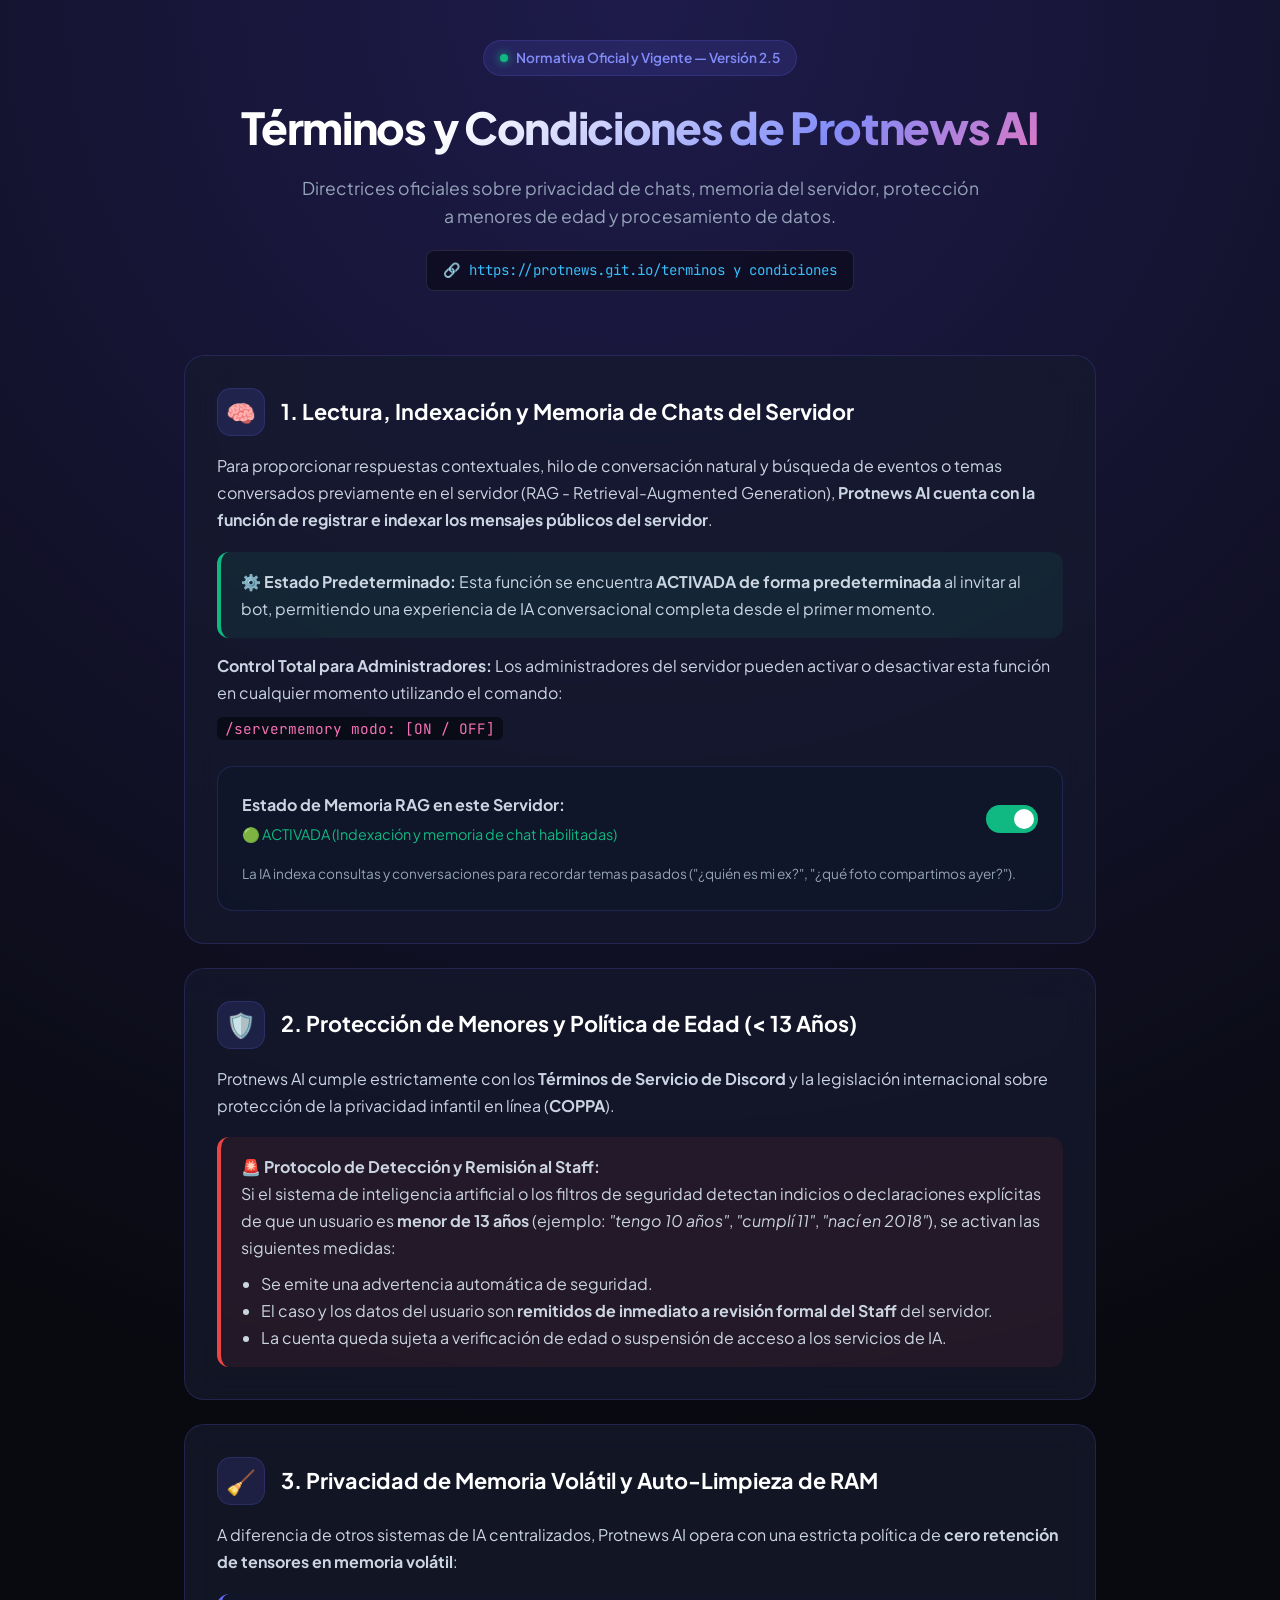
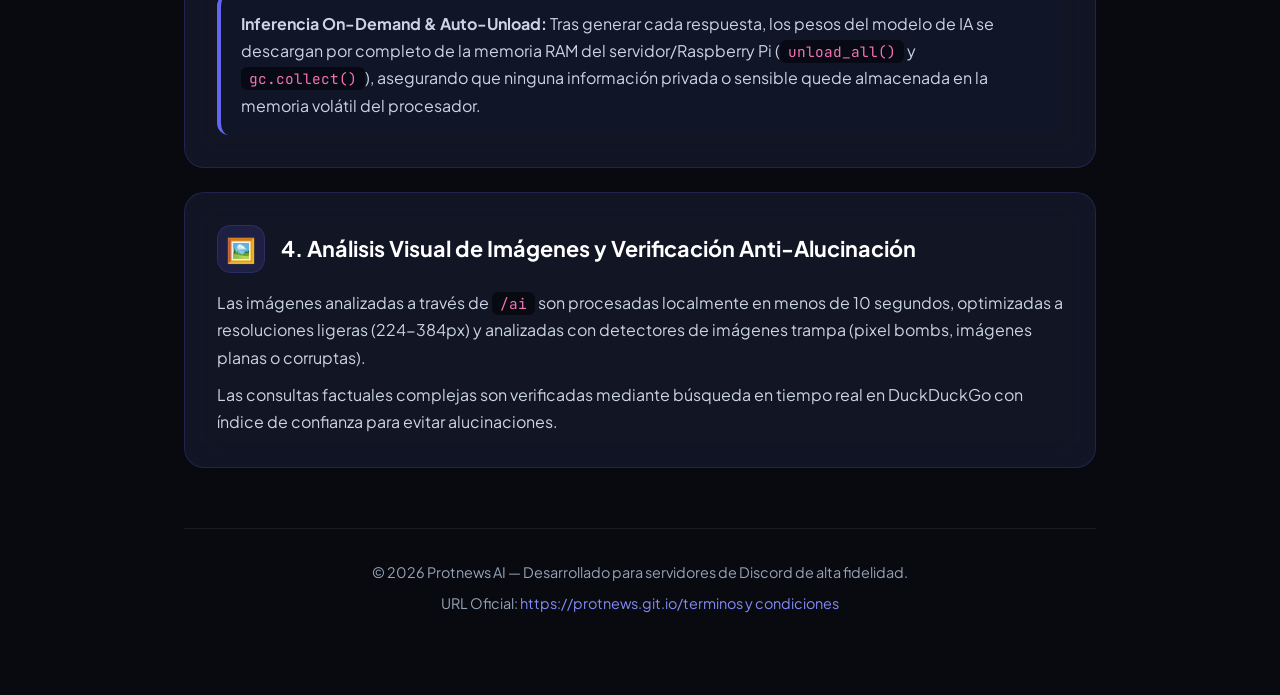
==== terminos.html @ dd557919 "docs: agregar pagina oficial de terminos y condiciones de Protnews AI" ====
<!DOCTYPE html>
<html lang="es">
<head>
  <meta charset="UTF-8">
  <meta name="viewport" content="width=device-width, initial-scale=1.0">
  <title>Términos y Condiciones — Protnews AI</title>
  <meta name="description" content="Términos y Condiciones de Uso, Privacidad, Memoria del Servidor y Protección a Menores de Protnews AI.">
  <link rel="preconnect" href="https://fonts.googleapis.com">
  <link rel="preconnect" href="https://fonts.gstatic.com" crossorigin>
  <link href="https://fonts.googleapis.com/css2?family=Plus+Jakarta+Sans:wght@400;500;600;700;800&family=JetBrains+Mono:wght@400;600&display=swap" rel="stylesheet">
  <style>
    :root {
      --bg-dark: #090a10;
      --bg-card: rgba(22, 27, 46, 0.7);
      --bg-card-hover: rgba(30, 37, 64, 0.85);
      --border-color: rgba(99, 102, 241, 0.2);
      --border-glow: rgba(99, 102, 241, 0.45);
      --primary: #6366f1;
      --primary-glow: #818cf8;
      --accent: #ec4899;
      --accent-glow: #f472b6;
      --text-main: #f8fafc;
      --text-muted: #94a3b8;
      --success: #10b981;
      --warning: #f59e0b;
      --danger: #ef4444;
    }

    * {
      box-sizing: border-box;
      margin: 0;
      padding: 0;
    }

    body {
      font-family: 'Plus Jakarta Sans', sans-serif;
      background: radial-gradient(circle at 50% 0%, #1e1b4b 0%, var(--bg-dark) 60%);
      color: var(--text-main);
      min-height: 100vh;
      line-height: 1.6;
      padding-bottom: 80px;
    }

    .container {
      max-width: 960px;
      margin: 0 auto;
      padding: 0 24px;
    }

    /* Navbar / Header */
    header {
      padding: 40px 0 24px;
      text-align: center;
      position: relative;
    }

    .badge {
      display: inline-flex;
      align-items: center;
      gap: 8px;
      background: rgba(99, 102, 241, 0.15);
      border: 1px solid var(--border-color);
      padding: 6px 16px;
      border-radius: 9999px;
      font-size: 0.85rem;
      font-weight: 600;
      color: var(--primary-glow);
      margin-bottom: 16px;
      backdrop-filter: blur(8px);
    }

    .badge-dot {
      width: 8px;
      height: 8px;
      background: var(--success);
      border-radius: 50%;
      box-shadow: 0 0 10px var(--success);
    }

    h1 {
      font-size: 2.75rem;
      font-weight: 800;
      letter-spacing: -0.03em;
      background: linear-gradient(135deg, #ffffff 30%, var(--primary-glow) 70%, var(--accent-glow) 100%);
      -webkit-background-clip: text;
      -webkit-text-fill-color: transparent;
      margin-bottom: 12px;
    }

    .subtitle {
      color: var(--text-muted);
      font-size: 1.1rem;
      max-width: 680px;
      margin: 0 auto 20px;
    }

    .official-url {
      font-family: 'JetBrains Mono', monospace;
      font-size: 0.88rem;
      background: rgba(0, 0, 0, 0.4);
      border: 1px solid rgba(255, 255, 255, 0.1);
      padding: 8px 16px;
      border-radius: 8px;
      color: #38bdf8;
      display: inline-block;
    }

    /* Policy Grid & Cards */
    .grid {
      display: flex;
      flex-direction: column;
      gap: 24px;
      margin-top: 40px;
    }

    .card {
      background: var(--bg-card);
      border: 1px solid var(--border-color);
      border-radius: 20px;
      padding: 32px;
      backdrop-filter: blur(16px);
      transition: all 0.25s ease;
      position: relative;
      overflow: hidden;
    }

    .card:hover {
      border-color: var(--border-glow);
      background: var(--bg-card-hover);
      box-shadow: 0 12px 30px -10px rgba(99, 102, 241, 0.2);
    }

    .card-header {
      display: flex;
      align-items: center;
      gap: 16px;
      margin-bottom: 16px;
    }

    .card-icon {
      width: 48px;
      height: 48px;
      border-radius: 14px;
      display: flex;
      align-items: center;
      justify-content: center;
      font-size: 1.5rem;
      background: rgba(99, 102, 241, 0.15);
      border: 1px solid var(--border-color);
    }

    .card-title {
      font-size: 1.35rem;
      font-weight: 700;
      color: #ffffff;
    }

    .card-content {
      color: #cbd5e1;
      font-size: 1rem;
      line-height: 1.7;
    }

    .highlight-box {
      margin-top: 18px;
      padding: 16px 20px;
      border-radius: 12px;
      background: rgba(15, 23, 42, 0.6);
      border-left: 4px solid var(--primary);
    }

    .highlight-box.warning {
      border-left-color: var(--warning);
      background: rgba(245, 158, 11, 0.08);
    }

    .highlight-box.danger {
      border-left-color: var(--danger);
      background: rgba(239, 68, 68, 0.08);
    }

    .highlight-box.success {
      border-left-color: var(--success);
      background: rgba(16, 185, 129, 0.08);
    }

    code {
      font-family: 'JetBrains Mono', monospace;
      background: rgba(0, 0, 0, 0.5);
      color: #f472b6;
      padding: 2px 8px;
      border-radius: 6px;
      font-size: 0.9em;
    }

    /* Interactive Simulator */
    .simulator {
      background: rgba(15, 23, 42, 0.8);
      border: 1px solid var(--border-color);
      border-radius: 16px;
      padding: 24px;
      margin-top: 24px;
    }

    .sim-header {
      display: flex;
      justify-content: space-between;
      align-items: center;
      margin-bottom: 16px;
    }

    .toggle-switch {
      position: relative;
      display: inline-block;
      width: 52px;
      height: 28px;
    }

    .toggle-switch input {
      opacity: 0;
      width: 0;
      height: 0;
    }

    .slider {
      position: absolute;
      cursor: pointer;
      top: 0;
      left: 0;
      right: 0;
      bottom: 0;
      background-color: #334155;
      transition: .3s;
      border-radius: 34px;
    }

    .slider:before {
      position: absolute;
      content: "";
      height: 20px;
      width: 20px;
      left: 4px;
      bottom: 4px;
      background-color: white;
      transition: .3s;
      border-radius: 50%;
    }

    input:checked + .slider {
      background-color: var(--success);
    }

    input:checked + .slider:before {
      transform: translateX(24px);
    }

    /* Footer */
    footer {
      text-align: center;
      margin-top: 60px;
      color: var(--text-muted);
      font-size: 0.9rem;
      border-top: 1px solid rgba(255, 255, 255, 0.08);
      padding-top: 32px;
    }

    footer a {
      color: var(--primary-glow);
      text-decoration: none;
    }

    footer a:hover {
      text-decoration: underline;
    }
  </style>
</head>
<body>

  <div class="container">
    <header>
      <div class="badge">
        <span class="badge-dot"></span>
        Normativa Oficial y Vigente — Versión 2.5
      </div>
      <h1>Términos y Condiciones de Protnews AI</h1>
      <p class="subtitle">
        Directrices oficiales sobre privacidad de chats, memoria del servidor, protección a menores de edad y procesamiento de datos.
      </p>
      <div class="official-url">
        🔗 https://protnews.git.io/terminos y condiciones
      </div>
    </header>

    <div class="grid">

      <!-- Cláusula 1: Memoria e Indexación de Chats (RAG) -->
      <article class="card">
        <div class="card-header">
          <div class="card-icon">🧠</div>
          <h2 class="card-title">1. Lectura, Indexación y Memoria de Chats del Servidor</h2>
        </div>
        <div class="card-content">
          <p>
            Para proporcionar respuestas contextuales, hilo de conversación natural y búsqueda de eventos o temas conversados previamente en el servidor (RAG - Retrieval-Augmented Generation), <strong>Protnews AI cuenta con la función de registrar e indexar los mensajes públicos del servidor</strong>.
          </p>
          
          <div class="highlight-box success">
            <strong>⚙️ Estado Predeterminado:</strong> Esta función se encuentra <strong>ACTIVADA de forma predeterminada</strong> al invitar al bot, permitiendo una experiencia de IA conversacional completa desde el primer momento.
          </div>

          <p style="margin-top: 14px;">
            <strong>Control Total para Administradores:</strong> Los administradores del servidor pueden activar o desactivar esta función en cualquier momento utilizando el comando:
          </p>
          <p style="margin-top: 8px;">
            <code>/servermemory modo: [ON / OFF]</code>
          </p>

          <!-- Simulador interactivo -->
          <div class="simulator">
            <div class="sim-header">
              <div>
                <strong>Estado de Memoria RAG en este Servidor:</strong>
                <div id="sim-status" style="color: var(--success); font-size: 0.9rem; margin-top: 4px;">
                  🟢 ACTIVADA (Indexación y memoria de chat habilitadas)
                </div>
              </div>
              <label class="toggle-switch">
                <input type="checkbox" id="sim-toggle" checked onchange="toggleSimMemory(this)">
                <span class="slider"></span>
              </label>
            </div>
            <p style="font-size: 0.85rem; color: var(--text-muted);" id="sim-desc">
              La IA indexa consultas y conversaciones para recordar temas pasados ("¿quién es mi ex?", "¿qué foto compartimos ayer?").
            </p>
          </div>
        </div>
      </article>

      <!-- Cláusula 2: Protección a Menores de 13 Años -->
      <article class="card">
        <div class="card-header">
          <div class="card-icon">🛡️</div>
          <h2 class="card-title">2. Protección de Menores y Política de Edad (< 13 Años)</h2>
        </div>
        <div class="card-content">
          <p>
            Protnews AI cumple estrictamente con los <strong>Términos de Servicio de Discord</strong> y la legislación internacional sobre protección de la privacidad infantil en línea (<strong>COPPA</strong>).
          </p>

          <div class="highlight-box danger">
            <strong>🚨 Protocolo de Detección y Remisión al Staff:</strong><br>
            Si el sistema de inteligencia artificial o los filtros de seguridad detectan indicios o declaraciones explícitas de que un usuario es <strong>menor de 13 años</strong> (ejemplo: <em>"tengo 10 años"</em>, <em>"cumplí 11"</em>, <em>"nací en 2018"</em>), se activan las siguientes medidas:
            <ul style="margin-left: 20px; margin-top: 8px;">
              <li>Se emite una advertencia automática de seguridad.</li>
              <li>El caso y los datos del usuario son <strong>remitidos de inmediato a revisión formal del Staff</strong> del servidor.</li>
              <li>La cuenta queda sujeta a verificación de edad o suspensión de acceso a los servicios de IA.</li>
            </ul>
          </div>
        </div>
      </article>

      <!-- Cláusula 3: Privacidad Volátil y Auto-Limpieza de RAM -->
      <article class="card">
        <div class="card-header">
          <div class="card-icon">🧹</div>
          <h2 class="card-title">3. Privacidad de Memoria Volátil y Auto-Limpieza de RAM</h2>
        </div>
        <div class="card-content">
          <p>
            A diferencia de otros sistemas de IA centralizados, Protnews AI opera con una estricta política de <strong>cero retención de tensores en memoria volátil</strong>:
          </p>
          <div class="highlight-box">
            <strong>Inferencia On-Demand & Auto-Unload:</strong> Tras generar cada respuesta, los pesos del modelo de IA se descargan por completo de la memoria RAM del servidor/Raspberry Pi (<code>unload_all()</code> y <code>gc.collect()</code>), asegurando que ninguna información privada o sensible quede almacenada en la memoria volátil del procesador.
          </div>
        </div>
      </article>

      <!-- Cláusula 4: Análisis de Imágenes y Verificación Web -->
      <article class="card">
        <div class="card-header">
          <div class="card-icon">🖼️</div>
          <h2 class="card-title">4. Análisis Visual de Imágenes y Verificación Anti-Alucinación</h2>
        </div>
        <div class="card-content">
          <p>
            Las imágenes analizadas a través de <code>/ai</code> son procesadas localmente en menos de 10 segundos, optimizadas a resoluciones ligeras (224-384px) y analizadas con detectores de imágenes trampa (pixel bombs, imágenes planas o corruptas).
          </p>
          <p style="margin-top: 10px;">
            Las consultas factuales complejas son verificadas mediante búsqueda en tiempo real en DuckDuckGo con índice de confianza para evitar alucinaciones.
          </p>
        </div>
      </article>

    </div>

    <footer>
      <p>© 2026 Protnews AI — Desarrollado para servidores de Discord de alta fidelidad.</p>
      <p style="margin-top: 8px;">
        URL Oficial: <a href="https://protnews.git.io/terminos">https://protnews.git.io/terminos y condiciones</a>
      </p>
    </footer>
  </div>

  <script>
    function toggleSimMemory(checkbox) {
      const statusEl = document.getElementById("sim-status");
      const descEl = document.getElementById("sim-desc");
      if (checkbox.checked) {
        statusEl.innerHTML = "🟢 ACTIVADA (Indexación y memoria de chat habilitadas)";
        statusEl.style.color = "var(--success)";
        descEl.innerText = "La IA indexa consultas y conversaciones para recordar temas pasados ('¿quién es mi ex?', '¿qué foto compartimos ayer?').";
      } else {
        statusEl.innerHTML = "🔴 DESACTIVADA (Modo de privacidad estricta activado)";
        statusEl.style.color = "var(--warning)";
        descEl.innerText = "La IA solo responderá preguntas directas sin almacenar ni buscar contexto de mensajes históricos del servidor.";
      }
    }
  </script>
</body>
</html>
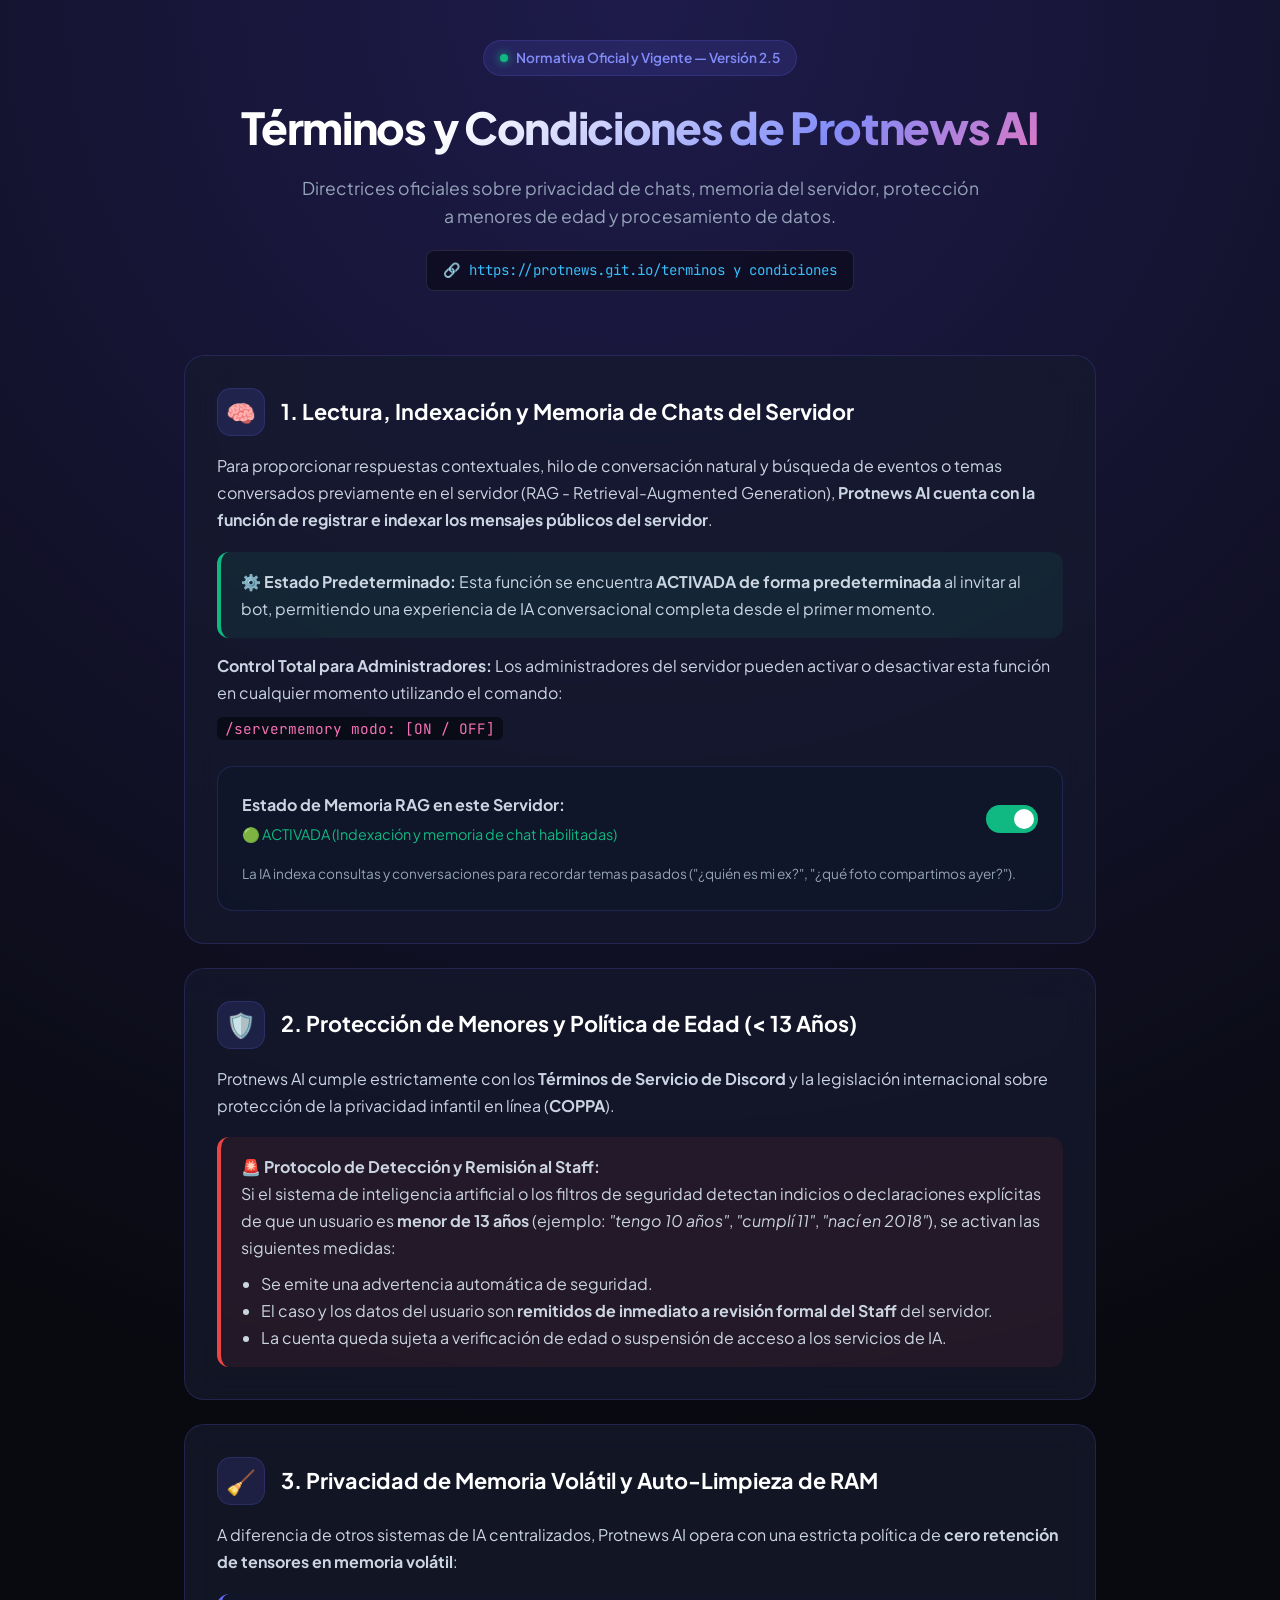
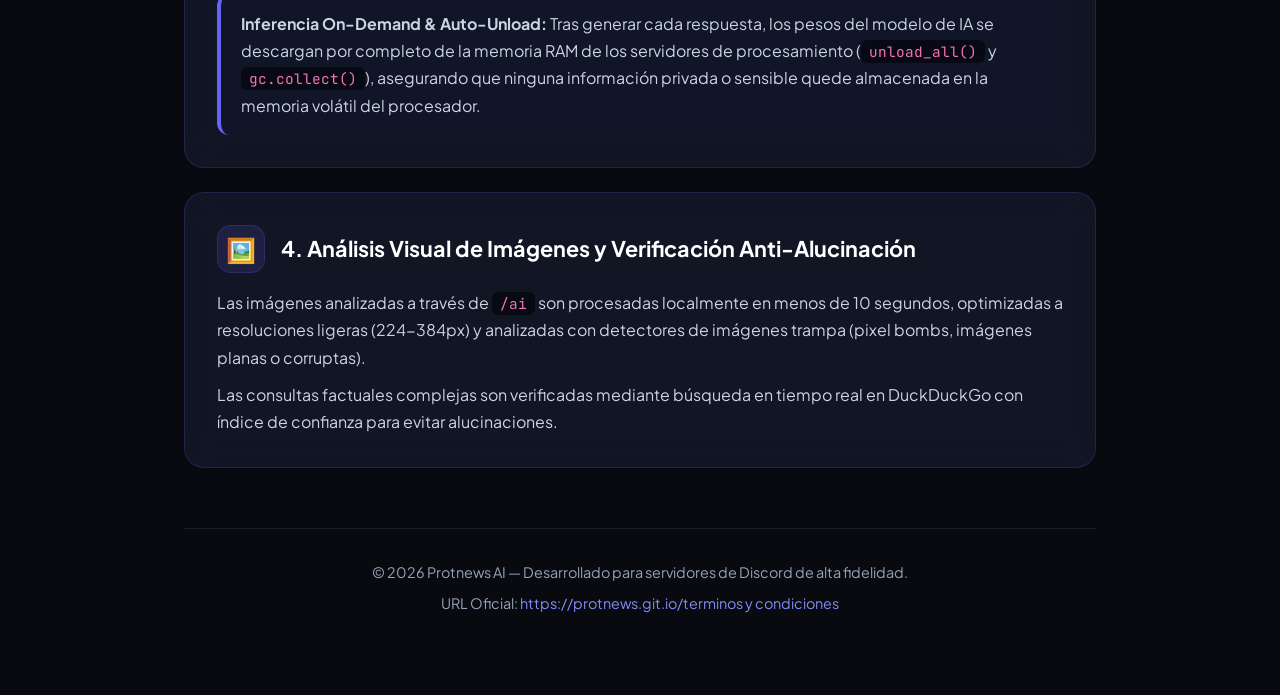
==== commit 78ce0d12: "docs: sanitizar terminos eliminando referencias a dispositivos de hardware" ====
--- a/terminos.html
+++ b/terminos.html
@@ -370,7 +370,7 @@
             A diferencia de otros sistemas de IA centralizados, Protnews AI opera con una estricta política de <strong>cero retención de tensores en memoria volátil</strong>:
           </p>
           <div class="highlight-box">
-            <strong>Inferencia On-Demand & Auto-Unload:</strong> Tras generar cada respuesta, los pesos del modelo de IA se descargan por completo de la memoria RAM del servidor/Raspberry Pi (<code>unload_all()</code> y <code>gc.collect()</code>), asegurando que ninguna información privada o sensible quede almacenada en la memoria volátil del procesador.
+            <strong>Inferencia On-Demand & Auto-Unload:</strong> Tras generar cada respuesta, los pesos del modelo de IA se descargan por completo de la memoria RAM de los servidores de procesamiento (<code>unload_all()</code> y <code>gc.collect()</code>), asegurando que ninguna información privada o sensible quede almacenada en la memoria volátil del procesador.
           </div>
         </div>
       </article>
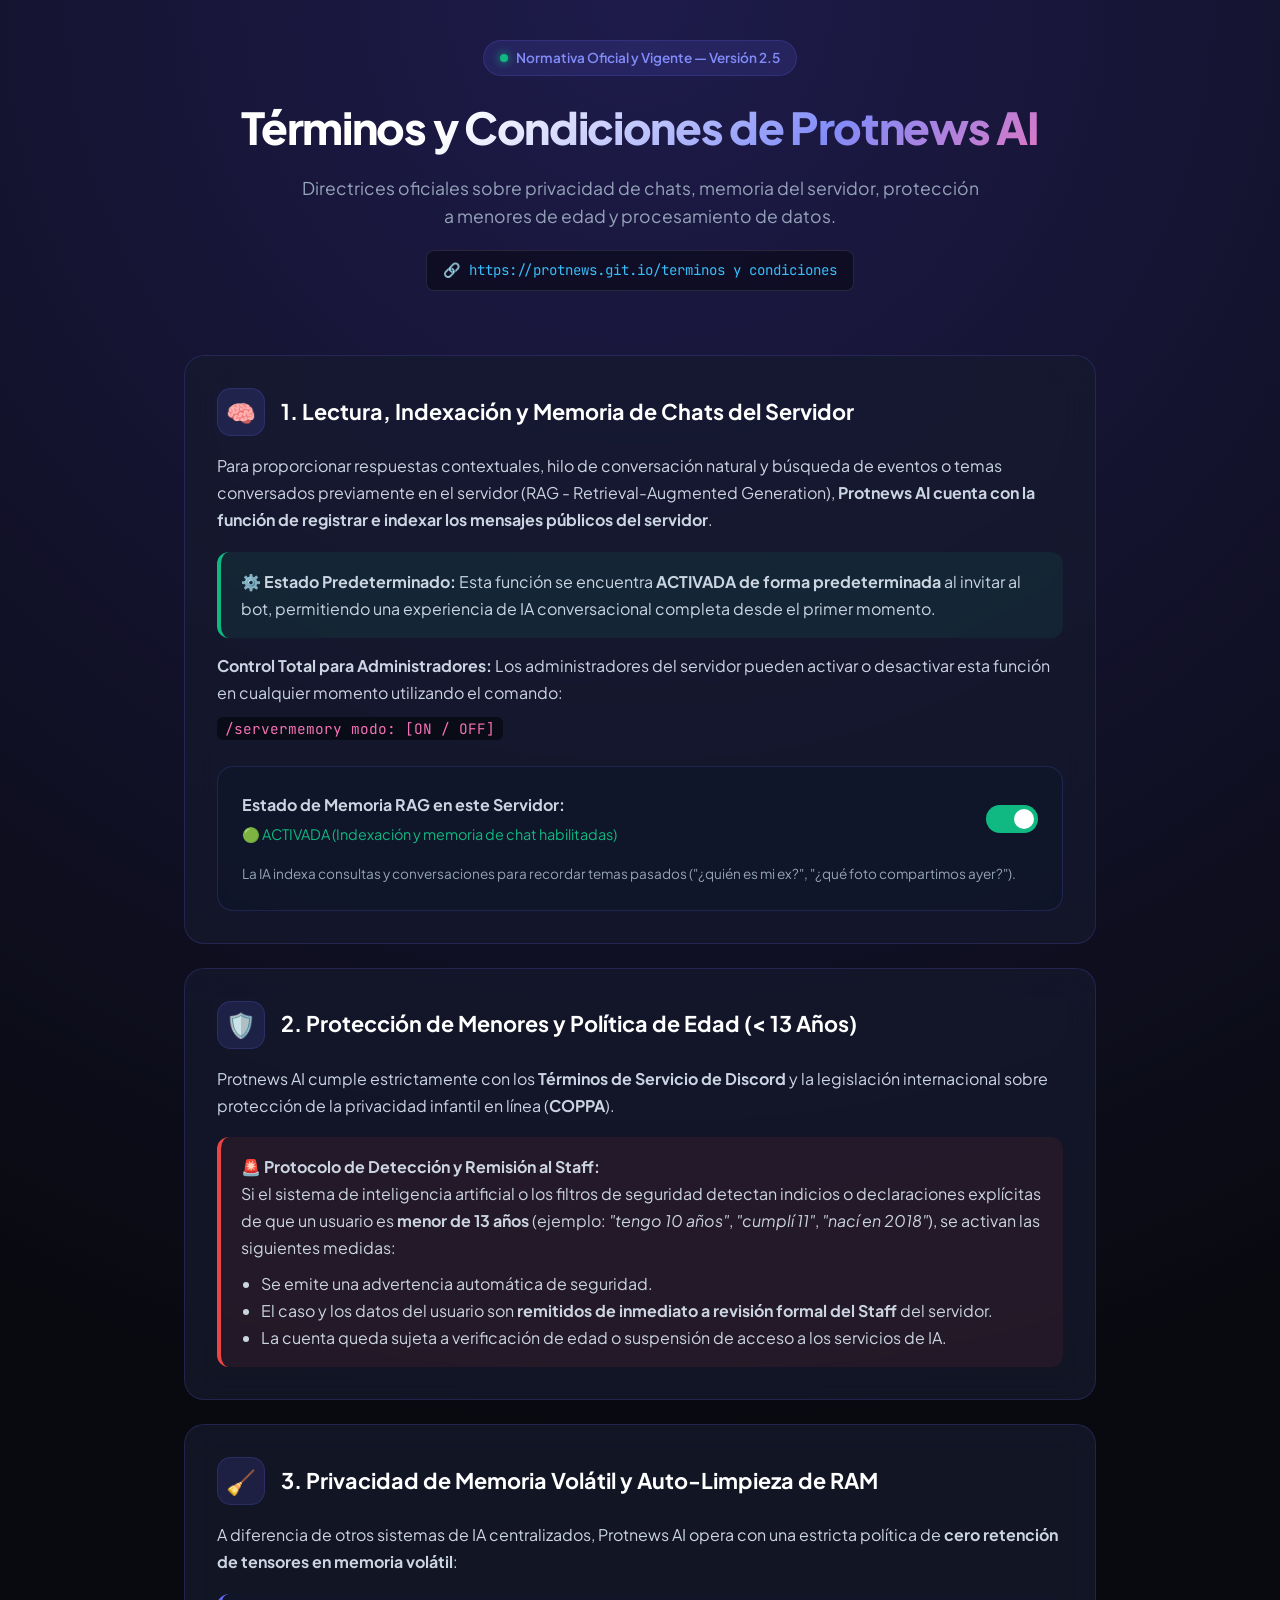
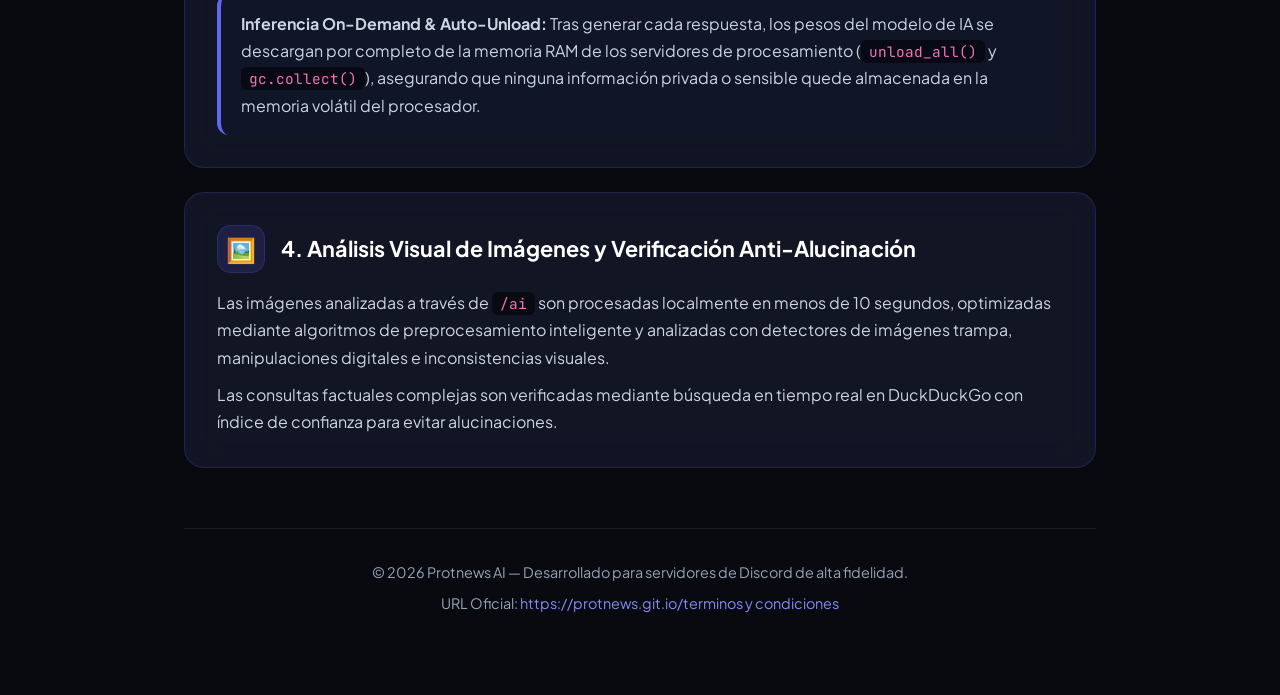
==== commit d0ceb0ad: "docs: reemplazar detalles técnicos de resolución por descripción profesional" ====
--- a/terminos.html
+++ b/terminos.html
@@ -383,7 +383,7 @@
         </div>
         <div class="card-content">
           <p>
-            Las imágenes analizadas a través de <code>/ai</code> son procesadas localmente en menos de 10 segundos, optimizadas a resoluciones ligeras (224-384px) y analizadas con detectores de imágenes trampa (pixel bombs, imágenes planas o corruptas).
+            Las imágenes analizadas a través de <code>/ai</code> son procesadas localmente en menos de 10 segundos, optimizadas mediante algoritmos de preprocesamiento inteligente y analizadas con detectores de imágenes trampa, manipulaciones digitales e inconsistencias visuales.
           </p>
           <p style="margin-top: 10px;">
             Las consultas factuales complejas son verificadas mediante búsqueda en tiempo real en DuckDuckGo con índice de confianza para evitar alucinaciones.
